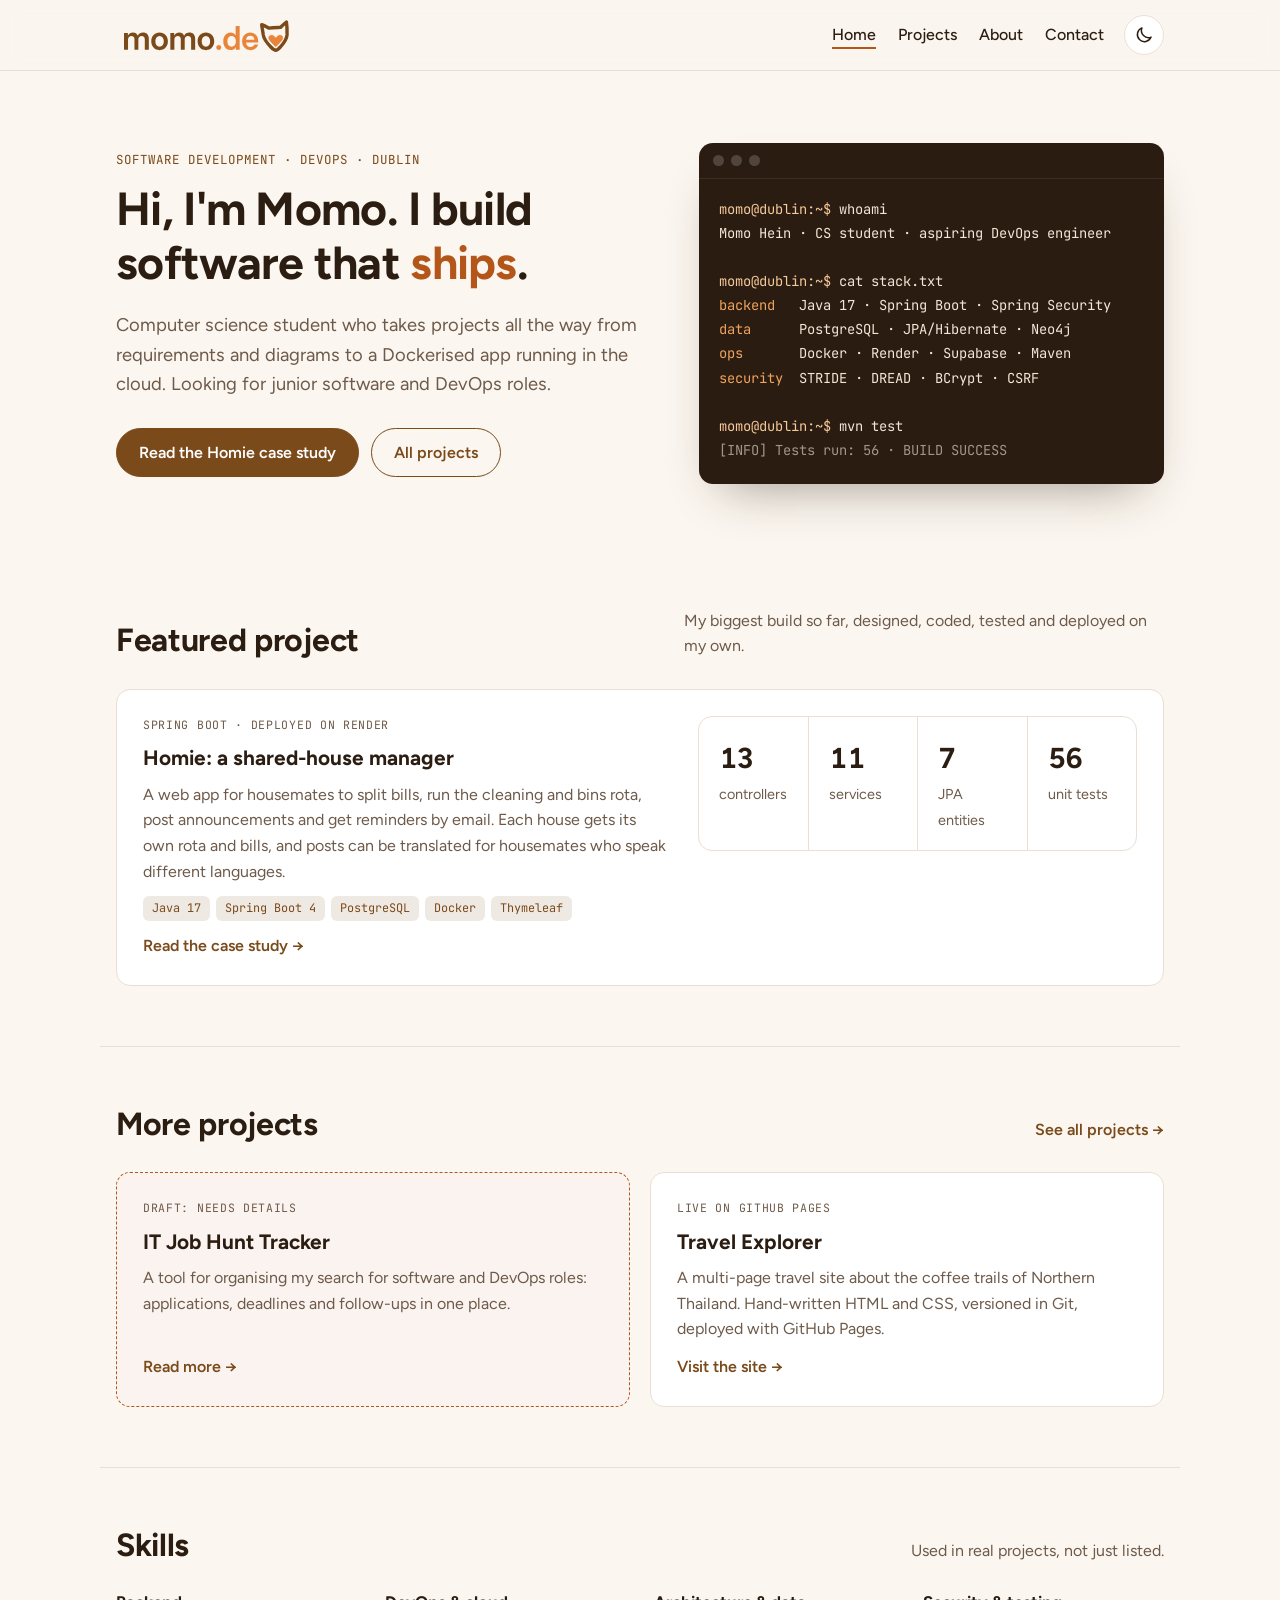
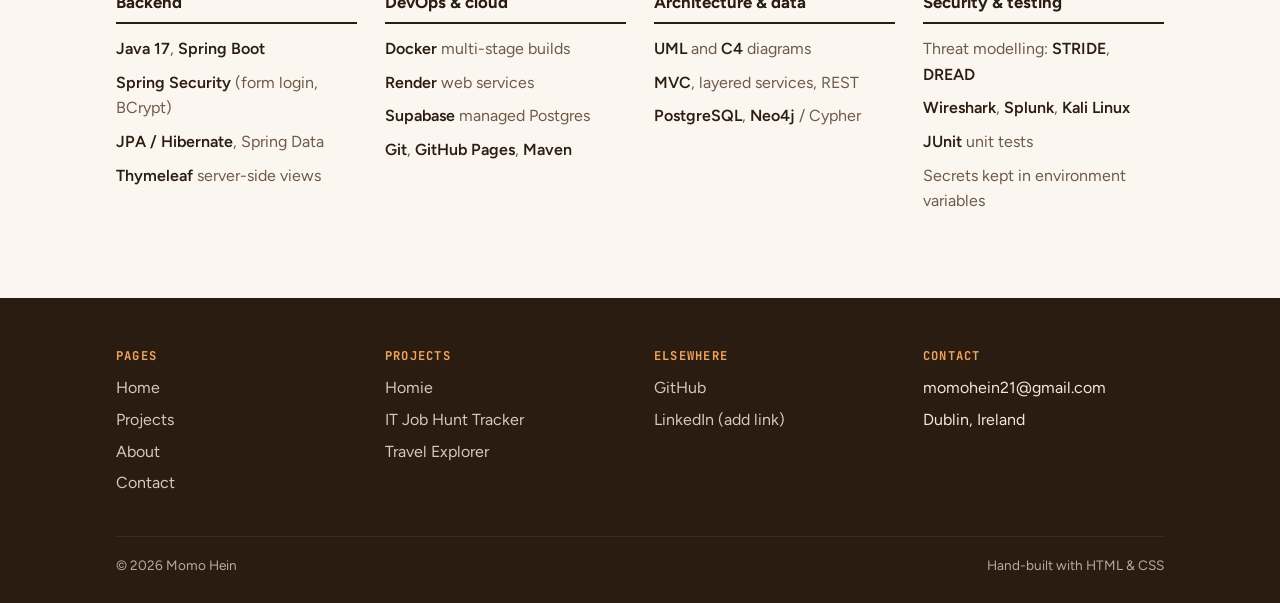
==== index.html @ e9c75811 "First version of momo.dev portfolio" ====
<!DOCTYPE html>
<html lang="en">
<head>
<meta charset="UTF-8">
<meta name="viewport" content="width=device-width, initial-scale=1.0, viewport-fit=cover">
<title>Momo Hein Portfolio</title>
<meta name="claude:viewport-fit-sides" content="cover">
<meta name="description" content="Momo Hein, computer science student in Dublin looking for junior software and DevOps roles.">
<link rel="preconnect" href="https://fonts.googleapis.com">
<link rel="preconnect" href="https://fonts.gstatic.com" crossorigin>
<link rel="stylesheet" href="https://fonts.googleapis.com/css2?family=Figtree:wght@400;500;600;700&family=JetBrains+Mono:wght@400;600&display=swap">
<link rel="icon" type="image/svg+xml" href="img/favicon.svg">
<script>
/* set theme before first paint: saved choice, otherwise the device setting */
(function () {
  var t = null;
  try { t = localStorage.getItem('theme'); } catch (e) {}
  if (t !== 'light' && t !== 'dark') t = window.matchMedia('(prefers-color-scheme: dark)').matches ? 'dark' : 'light';
  document.documentElement.setAttribute('data-theme', t);
})();
</script>
<meta name="theme-color" content="#7A4A1A">
<link rel="stylesheet" href="css/style.css">
</head>
<body>

<nav class="nav" aria-label="Main">
  <div class="wrap">
    <a class="brand" href="index.html" aria-label="momo.dev home"><svg class="brand-logo" viewBox="460 100 1152 270" role="img" aria-label="momo.dev" xmlns="http://www.w3.org/2000/svg"><path d="M511.484375 330.0H537.32421875V265.400390625C537.32421875 249.9169921875 547.2705078125 241.5087890625 558.9599609375 241.5087890625C570.4443359375 241.5087890625 578.6474609375 249.19921875 578.6474609375 260.9912109375V330.0H603.76953125V263.5546875C603.76953125 250.634765625 611.8701171875 241.5087890625 624.9951171875 241.5087890625C636.0693359375 241.5087890625 645.0927734375 247.8662109375 645.0927734375 262.2216796875V330.0H671.03515625V258.5302734375C671.03515625 233.1005859375 655.244140625 219.5654296875 634.736328125 219.5654296875C618.9453125 219.5654296875 606.025390625 227.5634765625 600.283203125 240.0732421875C595.771484375 227.666015625 583.7744140625 219.5654296875 569.111328125 219.5654296875C555.4736328125 219.5654296875 543.06640625 226.5380859375 536.50390625 240.4833984375V221.71875H511.484375Z" fill="currentColor"/><path d="M740.1998046875 332.4609375C772.089453125 332.4609375 793.62265625 309.5947265625 793.62265625 275.9619140625C793.62265625 242.3291015625 772.089453125 219.2578125 740.1998046875 219.2578125C708.31015625 219.2578125 686.776953125 242.3291015625 686.776953125 275.9619140625C686.776953125 309.5947265625 708.31015625 332.4609375 740.1998046875 332.4609375ZM740.1998046875 310.8251953125C723.4859375 310.8251953125 712.9244140625 297.59765625 712.9244140625 275.9619140625C712.9244140625 254.2236328125 723.5884765625 240.8935546875 740.1998046875 240.8935546875C756.70859375 240.8935546875 767.37265625 254.326171875 767.37265625 275.9619140625C767.37265625 297.4951171875 756.8111328125 310.8251953125 740.1998046875 310.8251953125Z" fill="currentColor"/><path d="M809.364453125 330.0H835.204296875V265.400390625C835.204296875 249.9169921875 845.1505859375 241.5087890625 856.8400390625 241.5087890625C868.3244140625 241.5087890625 876.5275390625 249.19921875 876.5275390625 260.9912109375V330.0H901.649609375V263.5546875C901.649609375 250.634765625 909.7501953125 241.5087890625 922.8751953125 241.5087890625C933.9494140625 241.5087890625 942.9728515625 247.8662109375 942.9728515625 262.2216796875V330.0H968.915234375V258.5302734375C968.915234375 233.1005859375 953.12421875 219.5654296875 932.61640625 219.5654296875C916.825390625 219.5654296875 903.90546875 227.5634765625 898.16328125 240.0732421875C893.6515625 227.666015625 881.6544921875 219.5654296875 866.99140625 219.5654296875C853.3537109375 219.5654296875 840.946484375 226.5380859375 834.383984375 240.4833984375V221.71875H809.364453125Z" fill="currentColor"/><path d="M1038.0798828124998 332.4609375C1069.9695312499998 332.4609375 1091.5027343749998 309.5947265625 1091.5027343749998 275.9619140625C1091.5027343749998 242.3291015625 1069.9695312499998 219.2578125 1038.0798828124998 219.2578125C1006.1902343749999 219.2578125 984.6570312499999 242.3291015625 984.6570312499999 275.9619140625C984.6570312499999 309.5947265625 1006.1902343749999 332.4609375 1038.0798828124998 332.4609375ZM1038.0798828124998 310.8251953125C1021.3660156249999 310.8251953125 1010.8044921874999 297.59765625 1010.8044921874999 275.9619140625C1010.8044921874999 254.2236328125 1021.4685546874999 240.8935546875 1038.0798828124998 240.8935546875C1054.5886718749998 240.8935546875 1065.2527343749998 254.326171875 1065.2527343749998 275.9619140625C1065.2527343749998 297.4951171875 1054.6912109374998 310.8251953125 1038.0798828124998 310.8251953125Z" fill="currentColor"/><path d="M1120.574609375 331.845703125C1129.39296875 331.845703125 1136.4681640625 324.7705078125 1136.4681640625 315.9521484375C1136.4681640625 307.1337890625 1129.39296875 300.05859375 1120.574609375 300.05859375C1111.75625 300.05859375 1104.6810546875 307.1337890625 1104.6810546875 315.9521484375C1104.6810546875 324.7705078125 1111.75625 331.845703125 1120.574609375 331.845703125Z" fill="var(--logo-accent)"/><path d="M1196.609375 332.1533203125C1210.759765625 332.1533203125 1222.654296875 326.0009765625 1229.421875 313.4912109375H1229.626953125V330.0H1255.056640625V177.216796875H1229.216796875V237.099609375H1229.01171875C1222.0390625 225.205078125 1210.4521484375 219.5654296875 1196.404296875 219.5654296875C1168.6162109375 219.5654296875 1149.7490234375 242.431640625 1149.7490234375 275.7568359375C1149.7490234375 309.4921875 1168.30859375 332.1533203125 1196.609375 332.1533203125ZM1202.6591796875 310.517578125C1186.6630859375 310.517578125 1175.896484375 298.212890625 1175.896484375 275.7568359375C1175.896484375 253.4033203125 1186.6630859375 240.99609375 1202.6591796875 240.99609375C1219.578125 240.99609375 1230.65234375 254.736328125 1230.65234375 275.7568359375C1230.65234375 296.8798828125 1219.578125 310.517578125 1202.6591796875 310.517578125Z" fill="var(--logo-accent)"/><path d="M1323.70859375 332.4609375C1349.0357421875 332.4609375 1369.1333984375 317.7978515625 1373.2349609375 296.572265625H1349.0357421875C1346.062109375 305.80078125 1337.3462890625 312.0556640625 1324.323828125 312.0556640625C1306.8921875 312.0556640625 1296.843359375 300.263671875 1296.228125 282.626953125H1374.56796875V275.5517578125C1374.56796875 242.3291015625 1353.855078125 219.2578125 1322.683203125 219.2578125C1292.331640625 219.2578125 1270.9009765625 243.046875 1270.9009765625 275.9619140625C1270.9009765625 308.7744140625 1291.2037109375 332.4609375 1323.70859375 332.4609375ZM1296.433203125 264.78515625C1298.1763671875 249.3017578125 1308.12265625 239.765625 1323.093359375 239.765625C1338.0640625 239.765625 1348.112890625 249.3017578125 1349.753515625 264.78515625Z" fill="var(--logo-accent)"/><g transform="translate(1341.18,122.55) scale(0.4965)" fill="none" stroke-linejoin="round" stroke-linecap="round"><path d="M112,92 C150,105 180,125 205,138 C260,130 310,130 355,128 C385,100 410,75 432,58 C440,110 442,170 440,225 C436,280 402,328 355,380 C330,408 310,424 294,424 C276,424 254,406 230,382 C182,332 140,285 132,225 C126,170 114,130 112,92 Z" stroke="currentColor" stroke-width="44"/><path transform="translate(294,285) scale(1.5) translate(-298,-342)" d="M298,336 C290,300 240,294 238,326 C237,342 252,358 298,404 C344,358 359,342 358,326 C356,294 306,300 298,336 Z" fill="var(--logo-accent)" stroke="var(--logo-accent)" stroke-width="6"/></g></svg></a>
    <ul>
      <li><a href="index.html" aria-current="page">Home</a></li>
      <li><a href="pages/projects.html">Projects</a></li>
      <li><a href="pages/about.html">About</a></li>
      <li><a href="pages/contact.html">Contact</a></li>
    </ul>
    <button class="theme-toggle" type="button" aria-label="Switch to dark mode" title="Switch theme">
      <svg class="i-moon" viewBox="0 0 24 24" aria-hidden="true"><path d="M20.5 14.5A8.5 8.5 0 0 1 9.5 3.5a8.5 8.5 0 1 0 11 11Z"/></svg>
      <svg class="i-sun" viewBox="0 0 24 24" aria-hidden="true"><circle cx="12" cy="12" r="4.2"/><path d="M12 2.5v2.2M12 19.3v2.2M2.5 12h2.2M19.3 12h2.2M5.3 5.3l1.6 1.6M17.1 17.1l1.6 1.6M5.3 18.7l1.6-1.6M17.1 6.9l1.6-1.6"/></svg>
    </button>
  </div>
</nav>

<header class="hero">
  <div class="wrap">
    <div>
      <p class="eyebrow">Software development · DevOps · Dublin</p>
      <h1>Hi, I'm Momo. I build software that <em>ships</em>.</h1>
      <p class="lede">Computer science student who takes projects all the way from requirements and diagrams to a Dockerised app running in the cloud. Looking for junior software and DevOps roles.</p>
      <div class="actions">
        <a class="btn primary" href="pages/homie.html">Read the Homie case study</a>
        <a class="btn ghost" href="pages/projects.html">All projects</a>
      </div>
    </div>
    <div class="terminal" aria-label="Terminal summary">
      <div class="bar"><i></i><i></i><i></i></div>
<pre><span class="p">momo@dublin:~$</span> whoami
Momo Hein · CS student · aspiring DevOps engineer

<span class="p">momo@dublin:~$</span> cat stack.txt
<span class="k">backend</span>   Java 17 · Spring Boot · Spring Security
<span class="k">data</span>      PostgreSQL · JPA/Hibernate · Neo4j
<span class="k">ops</span>       Docker · Render · Supabase · Maven
<span class="k">security</span>  STRIDE · DREAD · BCrypt · CSRF

<span class="p">momo@dublin:~$</span> mvn test
<span class="c">[INFO] Tests run: 56 · BUILD SUCCESS</span></pre>
    </div>
  </div>
</header>

<main>
  <section class="block">
    <div class="wrap">
      <div class="sec-head">
        <h2>Featured project</h2>
        <p>My biggest build so far, designed, coded, tested and deployed on my own.</p>
      </div>
      <div class="grid">
        <article class="card feature">
          <div class="body">
            <p class="status">Spring Boot · Deployed on Render</p>
            <h3>Homie: a shared-house manager</h3>
            <p>A web app for housemates to split bills, run the cleaning and bins rota, post announcements and get reminders by email. Each house gets its own rota and bills, and posts can be translated for housemates who speak different languages.</p>
            <div class="tags"><span class="tag">Java 17</span><span class="tag">Spring Boot 4</span><span class="tag">PostgreSQL</span><span class="tag">Docker</span><span class="tag">Thymeleaf</span></div>
            <a class="more" href="pages/homie.html">Read the case study →</a>
          </div>
          <div class="stats" aria-label="Homie in numbers">
            <div><b>13</b><span>controllers</span></div>
            <div><b>11</b><span>services</span></div>
            <div><b>7</b><span>JPA entities</span></div>
            <div><b>56</b><span>unit tests</span></div>
          </div>
        </article>
      </div>
    </div>
  </section>

  <section class="block">
    <div class="wrap">
      <div class="sec-head">
        <h2>More projects</h2>
        <a class="more" href="pages/projects.html">See all projects →</a>
      </div>
      <div class="grid two">
        <article class="card todo">
          <p class="status">Draft: needs details</p>
          <h3>IT Job Hunt Tracker</h3>
          <p>A tool for organising my search for software and DevOps roles: applications, deadlines and follow-ups in one place.</p>
          <a class="more" href="pages/projects.html">Read more →</a>
        </article>
        <article class="card">
          <p class="status">Live on GitHub Pages</p>
          <h3>Travel Explorer</h3>
          <p>A multi-page travel site about the coffee trails of Northern Thailand. Hand-written HTML and CSS, versioned in Git, deployed with GitHub Pages.</p>
          <a class="more" href="https://momohein.github.io/Week9-Github-Demo/" target="_blank" rel="noopener">Visit the site →</a>
        </article>
      </div>
    </div>
  </section>

  <section class="block">
    <div class="wrap">
      <div class="sec-head">
        <h2>Skills</h2>
        <p>Used in real projects, not just listed.</p>
      </div>
      <div class="skills">
        <div>
          <h3>Backend</h3>
          <ul>
            <li><b>Java 17</b>, <b>Spring Boot</b></li>
            <li><b>Spring Security</b> (form login, BCrypt)</li>
            <li><b>JPA / Hibernate</b>, Spring Data</li>
            <li><b>Thymeleaf</b> server-side views</li>
          </ul>
        </div>
        <div>
          <h3>DevOps &amp; cloud</h3>
          <ul>
            <li><b>Docker</b> multi-stage builds</li>
            <li><b>Render</b> web services</li>
            <li><b>Supabase</b> managed Postgres</li>
            <li><b>Git</b>, <b>GitHub Pages</b>, <b>Maven</b></li>
          </ul>
        </div>
        <div>
          <h3>Architecture &amp; data</h3>
          <ul>
            <li><b>UML</b> and <b>C4</b> diagrams</li>
            <li><b>MVC</b>, layered services, REST</li>
            <li><b>PostgreSQL</b>, <b>Neo4j</b> / Cypher</li>
          </ul>
        </div>
        <div>
          <h3>Security &amp; testing</h3>
          <ul>
            <li>Threat modelling: <b>STRIDE</b>, <b>DREAD</b></li>
            <li><b>Wireshark</b>, <b>Splunk</b>, <b>Kali Linux</b></li>
            <li><b>JUnit</b> unit tests</li>
            <li>Secrets kept in environment variables</li>
          </ul>
        </div>
      </div>
    </div>
  </section>
</main>

<footer>
  <div class="wrap">
    <div class="fcols">
      <div>
        <h4>Pages</h4>
        <ul><li><a href="index.html">Home</a></li><li><a href="pages/projects.html">Projects</a></li><li><a href="pages/about.html">About</a></li><li><a href="pages/contact.html">Contact</a></li></ul>
      </div>
      <div>
        <h4>Projects</h4>
        <ul><li><a href="pages/homie.html">Homie</a></li><li><a href="pages/projects.html">IT Job Hunt Tracker</a></li><li><a href="https://momohein.github.io/Week9-Github-Demo/" target="_blank" rel="noopener">Travel Explorer</a></li></ul>
      </div>
      <div>
        <h4>Elsewhere</h4>
        <ul><li><a href="https://github.com/momohein" target="_blank" rel="noopener">GitHub</a></li><li><a href="pages/contact.html">LinkedIn (add link)</a></li></ul>
      </div>
      <div>
        <h4>Contact</h4>
        <ul><li>momohein21@gmail.com</li><li>Dublin, Ireland</li></ul>
      </div>
    </div>
    <div class="legal"><span>© 2026 Momo Hein</span><span>Hand-built with HTML &amp; CSS</span></div>
  </div>
</footer>

<script src="js/main.js"></script>
</body>
</html>
---- css/style.css ----
/* Momo Hein portfolio — shared stylesheet
   Layout: Travel Explorer skeleton (nav → hero → card sections → 4-col footer), spread over pages/ */
:root {
  --bg: #fbf6ef;
  --surface: #ffffff;
  --ink: #2b1d12;
  --muted: #6e5a4a;
  --line: #eadfd2;
  --accent: #7a4a1a;
  --accent-ink: #ffffff;
  --sun: #b4561a;
  --logo-ink: #7a4a1a;
  --logo-accent: #e8853a;
  --term-bg: #2a1c11;
  --term-panel: var(--term-bg);
  --term-fg: #f3e6d6;
  --term-key: #f0a35e;
  --term-prompt: #f7c99a;
  --font-display: "Figtree", system-ui, -apple-system, "Segoe UI", sans-serif;
  --font-body: "Figtree", system-ui, -apple-system, sans-serif;
  --font-mono: "JetBrains Mono", ui-monospace, "SFMono-Regular", Menlo, monospace;
  --gutter-l: max(16px, env(safe-area-inset-left, 0px));
  --gutter-r: max(16px, env(safe-area-inset-right, 0px));
}
@media (prefers-color-scheme: dark) {
  :root:not([data-theme="light"]) {
    --bg: #17110c; --surface: #221912; --ink: #f3e9dd; --muted: #bba897; --line: #3a2c20;
    --accent: #efa86a; --accent-ink: #1a120b; --sun: #f3b57e; --logo-ink: var(--term-prompt); --logo-accent: #e8853a;
    --term-bg: #0f0a06; --term-fg: #f3e6d6; --term-panel: color-mix(in srgb, var(--sun) 7%, var(--surface));
    color-scheme: dark;
  }
}
:root[data-theme="dark"] {
  --bg: #17110c; --surface: #221912; --ink: #f3e9dd; --muted: #bba897; --line: #3a2c20;
  --accent: #efa86a; --accent-ink: #1a120b; --sun: #f3b57e; --logo-ink: var(--term-prompt); --logo-accent: #e8853a;
  --term-bg: #0f0a06; --term-fg: #f3e6d6; --term-panel: color-mix(in srgb, var(--sun) 7%, var(--surface));
  color-scheme: dark;
}

* { box-sizing: border-box; }
html { scroll-behavior: smooth; }
body { margin: 0; background: var(--bg); color: var(--ink); font-family: var(--font-body); font-size: 1rem; line-height: 1.6; }
h1, h2, h3, h4 { font-family: var(--font-display); line-height: 1.12; text-wrap: balance; margin: 0; }
p { margin: 0; }
a { color: var(--accent); }
a:focus-visible, button:focus-visible { outline: 2px solid var(--sun); outline-offset: 3px; border-radius: 4px; }
code { font-family: var(--font-mono); font-size: .88em; background: color-mix(in srgb, var(--accent) 10%, transparent); padding: 1px 6px; border-radius: 5px; overflow-wrap: anywhere; }

.wrap { max-width: 1080px; margin: 0 auto; padding-left: var(--gutter-l); padding-right: var(--gutter-r); }
.narrow { max-width: 760px; }

/* ---------- Nav ---------- */
.nav { position: sticky; top: env(safe-area-inset-top, 0px); z-index: 10; background: color-mix(in srgb, var(--bg) 90%, transparent); backdrop-filter: blur(8px); border-bottom: 1px solid var(--line); }
.nav .wrap { display: flex; align-items: center; justify-content: space-between; gap: 12px 20px; padding-block: 14px; flex-wrap: wrap; }
.brand { font-family: var(--font-display); font-weight: 800; font-size: 1.25rem; color: var(--ink); text-decoration: none; letter-spacing: -0.01em; }
.brand { order: 0; display: inline-flex; align-items: center; color: var(--logo-ink); line-height: 0; }
.brand-logo { height: 42px; width: auto; display: block; }
@media (max-width: 480px) { .brand-logo { height: 34px; } }
.nav ul { order: 2; list-style: none; display: flex; flex-wrap: wrap; gap: 6px 22px; margin: 0; padding: 0; }
.nav ul a { color: var(--ink); text-decoration: none; font-weight: 500; padding-bottom: 3px; border-bottom: 2px solid transparent; }
.nav ul a:hover { color: var(--accent); }
.nav ul a[aria-current="page"] { border-bottom-color: var(--sun); }

/* Theme switch */
.nav ul { margin-left: auto; }
.theme-toggle { order: 3; display: inline-grid; place-items: center; width: 40px; height: 40px; border-radius: 999px; border: 1px solid var(--line); background: var(--surface); color: var(--ink); cursor: pointer; padding: 0; transition: border-color .15s ease, color .15s ease; }
.theme-toggle:hover { border-color: var(--accent); color: var(--accent); }
.theme-toggle svg { width: 20px; height: 20px; fill: none; stroke: currentColor; stroke-width: 1.8; stroke-linecap: round; stroke-linejoin: round; }
.theme-toggle .i-sun { display: none; }
:root[data-theme="dark"] .theme-toggle .i-sun { display: block; }
:root[data-theme="dark"] .theme-toggle .i-moon { display: none; }
@media (max-width: 600px) {
  .theme-toggle { order: 1; margin-left: auto; }
  .nav ul { order: 3; width: 100%; }
}

/* ---------- Buttons ---------- */
.actions { display: flex; flex-wrap: wrap; gap: 12px; margin-top: 28px; }
.btn { display: inline-block; padding: 11px 22px; border-radius: 999px; font-weight: 600; text-decoration: none; border: 1.5px solid var(--accent); transition: transform .15s ease; }
.btn.primary { background: var(--accent); color: var(--accent-ink); }
.btn.ghost { color: var(--accent); }
.btn:hover { transform: translateY(-2px); }

/* ---------- Hero ---------- */
.eyebrow { font-family: var(--font-mono); font-size: 0.78rem; letter-spacing: 0.08em; text-transform: uppercase; color: var(--accent); }
.hero .wrap { display: grid; grid-template-columns: 1.15fr 1fr; gap: 48px; align-items: center; padding-block: 72px 64px; }
.hero .wrap > * { min-width: 0; }
.hero h1 { font-size: clamp(2rem, 4.2vw, 2.9rem); font-weight: 700; letter-spacing: -0.015em; line-height: 1.18; margin-top: 12px; }
.hero h1 em { font-style: normal; color: var(--sun); }
.lede { font-size: 1.15rem; color: var(--muted); max-width: 54ch; margin-top: 20px; }

.page-head .wrap { padding-block: 56px 36px; }
.page-head h1 { font-size: clamp(1.9rem, 4vw, 2.6rem); font-weight: 700; letter-spacing: -0.015em; margin-top: 10px; }
.crumbs { font-size: .9rem; color: var(--muted); }
.crumbs a { color: var(--muted); }

/* ---------- Terminal ---------- */
.terminal { background: var(--term-panel); color: var(--term-fg); border-radius: 14px; font-family: var(--font-mono); font-size: 0.86rem; line-height: 1.75; overflow: hidden; box-shadow: 0 24px 48px -24px rgba(43, 29, 18, .45); }
.terminal .bar { display: flex; gap: 7px; padding: 12px 14px; border-bottom: 1px solid rgba(255,255,255,.08); }
.terminal .bar i { width: 11px; height: 11px; border-radius: 50%; background: rgba(255,255,255,.18); }
.terminal pre { margin: 0; padding: 18px 20px 22px; white-space: pre-wrap; overflow-x: auto; font-family: inherit; }
.terminal .p { color: var(--term-prompt); }
.terminal .k { color: var(--term-key); }
.terminal .c { opacity: .6; }

/* ---------- Sections ---------- */
section.block .wrap { padding-block: 60px; }
section.block + section.block .wrap { border-top: 1px solid var(--line); }
.sec-head { display: flex; flex-wrap: wrap; justify-content: space-between; align-items: end; gap: 12px 24px; margin-bottom: 30px; }
.sec-head h2 { font-size: clamp(1.6rem, 3.2vw, 2rem); font-weight: 700; letter-spacing: -0.01em; }
.sec-head p { color: var(--muted); max-width: 48ch; }

.grid { display: grid; gap: 20px; grid-template-columns: repeat(3, minmax(0, 1fr)); }
.grid.two { grid-template-columns: repeat(2, minmax(0, 1fr)); }
.card { background: var(--surface); border: 1px solid var(--line); border-radius: 14px; padding: 26px; display: flex; flex-direction: column; gap: 12px; min-width: 0; }
.card h3 { font-size: 1.3rem; font-weight: 700; }
.card p { color: var(--muted); }
.card.feature { grid-column: 1 / -1; display: grid; grid-template-columns: 1.2fr 1fr; gap: 28px; align-items: start; }
.card.feature > * { min-width: 0; }
.card.feature .body { display: flex; flex-direction: column; gap: 12px; }
.status { font-family: var(--font-mono); font-size: 0.72rem; letter-spacing: .06em; text-transform: uppercase; color: var(--sun); }
.tags { display: flex; flex-wrap: wrap; gap: 6px; }
.tag { font-family: var(--font-mono); font-size: 0.74rem; padding: 3px 9px; border-radius: 6px; background: color-mix(in srgb, var(--accent) 12%, transparent); color: var(--accent); }
.more { font-weight: 600; text-decoration: none; margin-top: auto; }
.more:hover { text-decoration: underline; }
.todo { border: 1px dashed var(--sun); background: color-mix(in srgb, var(--sun) 7%, var(--surface)); }

/* Stats strip */
.stats { display: grid; grid-template-columns: repeat(4, minmax(0, 1fr)); border: 1px solid var(--line); border-radius: 14px; background: var(--surface); overflow: hidden; }
.stats div { padding: 18px 20px; border-left: 1px solid var(--line); }
.stats div:first-child { border-left: 0; }
.stats b { display: block; font-family: var(--font-display); font-size: 1.8rem; font-weight: 700; letter-spacing: -0.02em; font-variant-numeric: tabular-nums; }
.stats span { color: var(--muted); font-size: .9rem; }

/* Skills */
.skills { display: grid; grid-template-columns: repeat(4, minmax(0, 1fr)); gap: 28px; }
.skills h3 { font-size: 1.05rem; font-weight: 700; padding-bottom: 10px; border-bottom: 2px solid var(--ink); }
.skills ul { list-style: none; margin: 12px 0 0; padding: 0; display: grid; gap: 8px; }
.skills li { color: var(--muted); }
.skills li b { color: var(--ink); font-weight: 600; }

/* Prose (case study) */
.case { display: grid; grid-template-columns: 200px minmax(0, 1fr); gap: 48px; padding-block: 24px 64px; }
.toc { position: sticky; top: calc(env(safe-area-inset-top, 0px) + 84px); align-self: start; display: grid; gap: 8px; font-size: .92rem; }
.toc b { font-family: var(--font-mono); font-size: .72rem; letter-spacing: .08em; text-transform: uppercase; color: var(--muted); }
.toc a { color: var(--muted); text-decoration: none; }
.toc a:hover { color: var(--accent); }
.prose { display: grid; gap: 56px; min-width: 0; }
.prose section { display: grid; gap: 16px; scroll-margin-top: 90px; }
.prose h2 { font-size: 1.6rem; font-weight: 700; letter-spacing: -0.015em; }
.prose h3 { font-size: 1.15rem; font-weight: 700; }
.prose p, .prose li { max-width: 68ch; }
.prose p { color: var(--ink); }
.prose ul { margin: 0; padding-left: 1.2em; display: grid; gap: 6px; }
.prose .muted { color: var(--muted); }

.features { display: grid; grid-template-columns: repeat(2, minmax(0, 1fr)); gap: 14px; }
.features div { background: var(--surface); border: 1px solid var(--line); border-radius: 12px; padding: 18px; }
.features h3 { margin-bottom: 6px; }
.features p { color: var(--muted); font-size: .95rem; }

/* Architecture diagram (HTML, responsive) */
.arch { display: grid; grid-template-columns: minmax(0, 1fr) 210px; gap: 16px; }
.layers { display: grid; gap: 8px; }
.layer { border: 1px solid var(--line); background: var(--surface); border-radius: 10px; padding: 12px 14px; display: grid; grid-template-columns: 120px minmax(0, 1fr); gap: 12px; align-items: center; position: relative; }
.layer + .layer::before { content: "↓"; position: absolute; top: -15px; left: 50px; font-size: .8rem; color: var(--muted); }
.layer h4 { font-family: var(--font-mono); font-size: .75rem; letter-spacing: .06em; text-transform: uppercase; color: var(--accent); }
.chips { display: flex; flex-wrap: wrap; gap: 5px; }
.chip { font-family: var(--font-mono); font-size: .72rem; padding: 2px 7px; border: 1px solid var(--line); border-radius: 5px; color: var(--muted); }
.layer.db { background: var(--term-bg); color: var(--term-fg); border-color: var(--term-bg); }
.layer.db h4 { color: var(--term-key); }
.layer.db .chip { color: var(--term-fg); border-color: rgba(255,255,255,.2); }
.ext { border: 1.5px dashed var(--line); border-radius: 10px; padding: 14px; display: grid; gap: 10px; align-content: start; }
.ext h4 { font-family: var(--font-mono); font-size: .75rem; letter-spacing: .06em; text-transform: uppercase; color: var(--sun); }
.ext div { font-size: .9rem; }
.ext div b { display: block; }
.ext div span { color: var(--muted); font-size: .82rem; }

.callout { border-left: 3px solid var(--sun); background: var(--surface); border-radius: 0 12px 12px 0; padding: 18px 20px; display: grid; gap: 10px; }
.callout pre { margin: 0; font-family: var(--font-mono); font-size: .8rem; white-space: pre-wrap; overflow-x: auto; color: var(--muted); }

.table-wrap { overflow-x: auto; border: 1px solid var(--line); border-radius: 12px; background: var(--surface); }
table { border-collapse: collapse; width: 100%; font-size: .92rem; }
th, td { text-align: left; padding: 10px 14px; border-bottom: 1px solid var(--line); vertical-align: top; }
th { font-family: var(--font-mono); font-size: .72rem; letter-spacing: .06em; text-transform: uppercase; color: var(--muted); font-weight: 600; }
tr:last-child td { border-bottom: 0; }
td.num { font-variant-numeric: tabular-nums; text-align: right; }

/* Timeline (about) */
.timeline { list-style: none; margin: 0; padding: 0; display: grid; gap: 0; border-left: 2px solid var(--line); }
.timeline li { position: relative; padding: 0 0 26px 24px; }
.timeline li::before { content: ""; position: absolute; left: -7px; top: 6px; width: 12px; height: 12px; border-radius: 50%; background: var(--bg); border: 2px solid var(--accent); }
.timeline .when { font-family: var(--font-mono); font-size: .75rem; color: var(--sun); letter-spacing: .05em; text-transform: uppercase; }
.timeline h3 { font-size: 1.1rem; margin: 2px 0 4px; }
.timeline p { color: var(--muted); }

/* Contact */
.contact-grid { display: grid; grid-template-columns: repeat(3, minmax(0, 1fr)); gap: 20px; }
.copy-row { display: flex; align-items: center; gap: 10px; flex-wrap: wrap; }
.copy-btn { font: inherit; font-family: var(--font-mono); font-size: 0.74rem; background: transparent; color: inherit; border: 1px solid currentColor; border-radius: 6px; padding: 3px 9px; cursor: pointer; opacity: .8; }
.copy-btn:hover { opacity: 1; }
.big-link { font-family: var(--font-display); font-size: 1.15rem; font-weight: 700; overflow-wrap: anywhere; }

/* ---------- Footer ---------- */
footer { background: var(--term-bg); color: var(--term-fg); margin-top: 24px; }
footer .wrap { padding-block: 52px 26px; }
.fcols { display: grid; grid-template-columns: repeat(4, minmax(0, 1fr)); gap: 28px; }
footer h4 { font-family: var(--font-mono); font-size: 0.76rem; letter-spacing: .1em; text-transform: uppercase; color: var(--term-key); margin: 0 0 12px; }
footer ul { list-style: none; margin: 0; padding: 0; display: grid; gap: 6px; }
footer a { color: var(--term-fg); text-decoration: none; opacity: .85; }
footer a:hover { opacity: 1; text-decoration: underline; }
.legal { margin-top: 40px; padding-top: 18px; border-top: 1px solid rgba(255,255,255,.1); font-size: .85rem; opacity: .7; display: flex; justify-content: space-between; flex-wrap: wrap; gap: 12px; }

/* ---------- Responsive ---------- */
@media (max-width: 900px) {
  .hero .wrap, .card.feature, .arch { grid-template-columns: 1fr; }
  .grid, .grid.two, .contact-grid { grid-template-columns: 1fr; }
  .skills, .fcols { grid-template-columns: repeat(2, minmax(0, 1fr)); }
  .stats { grid-template-columns: repeat(2, minmax(0, 1fr)); }
  .stats div:nth-child(3) { border-left: 0; }
  .stats div:nth-child(n+3) { border-top: 1px solid var(--line); }
  .case { grid-template-columns: 1fr; gap: 24px; }
  .toc { position: static; grid-auto-flow: column; justify-content: start; overflow-x: auto; gap: 16px; padding-bottom: 6px; }
  .features { grid-template-columns: 1fr; }
}
@media (max-width: 480px) {
  .skills, .fcols { grid-template-columns: 1fr; }
  .hero .wrap { padding-block: 44px; }
  .layer { grid-template-columns: 1fr; gap: 6px; }
}
@media (prefers-reduced-motion: reduce) {
  html { scroll-behavior: auto; }
  .btn { transition: none; }
  .btn:hover { transform: none; }
}
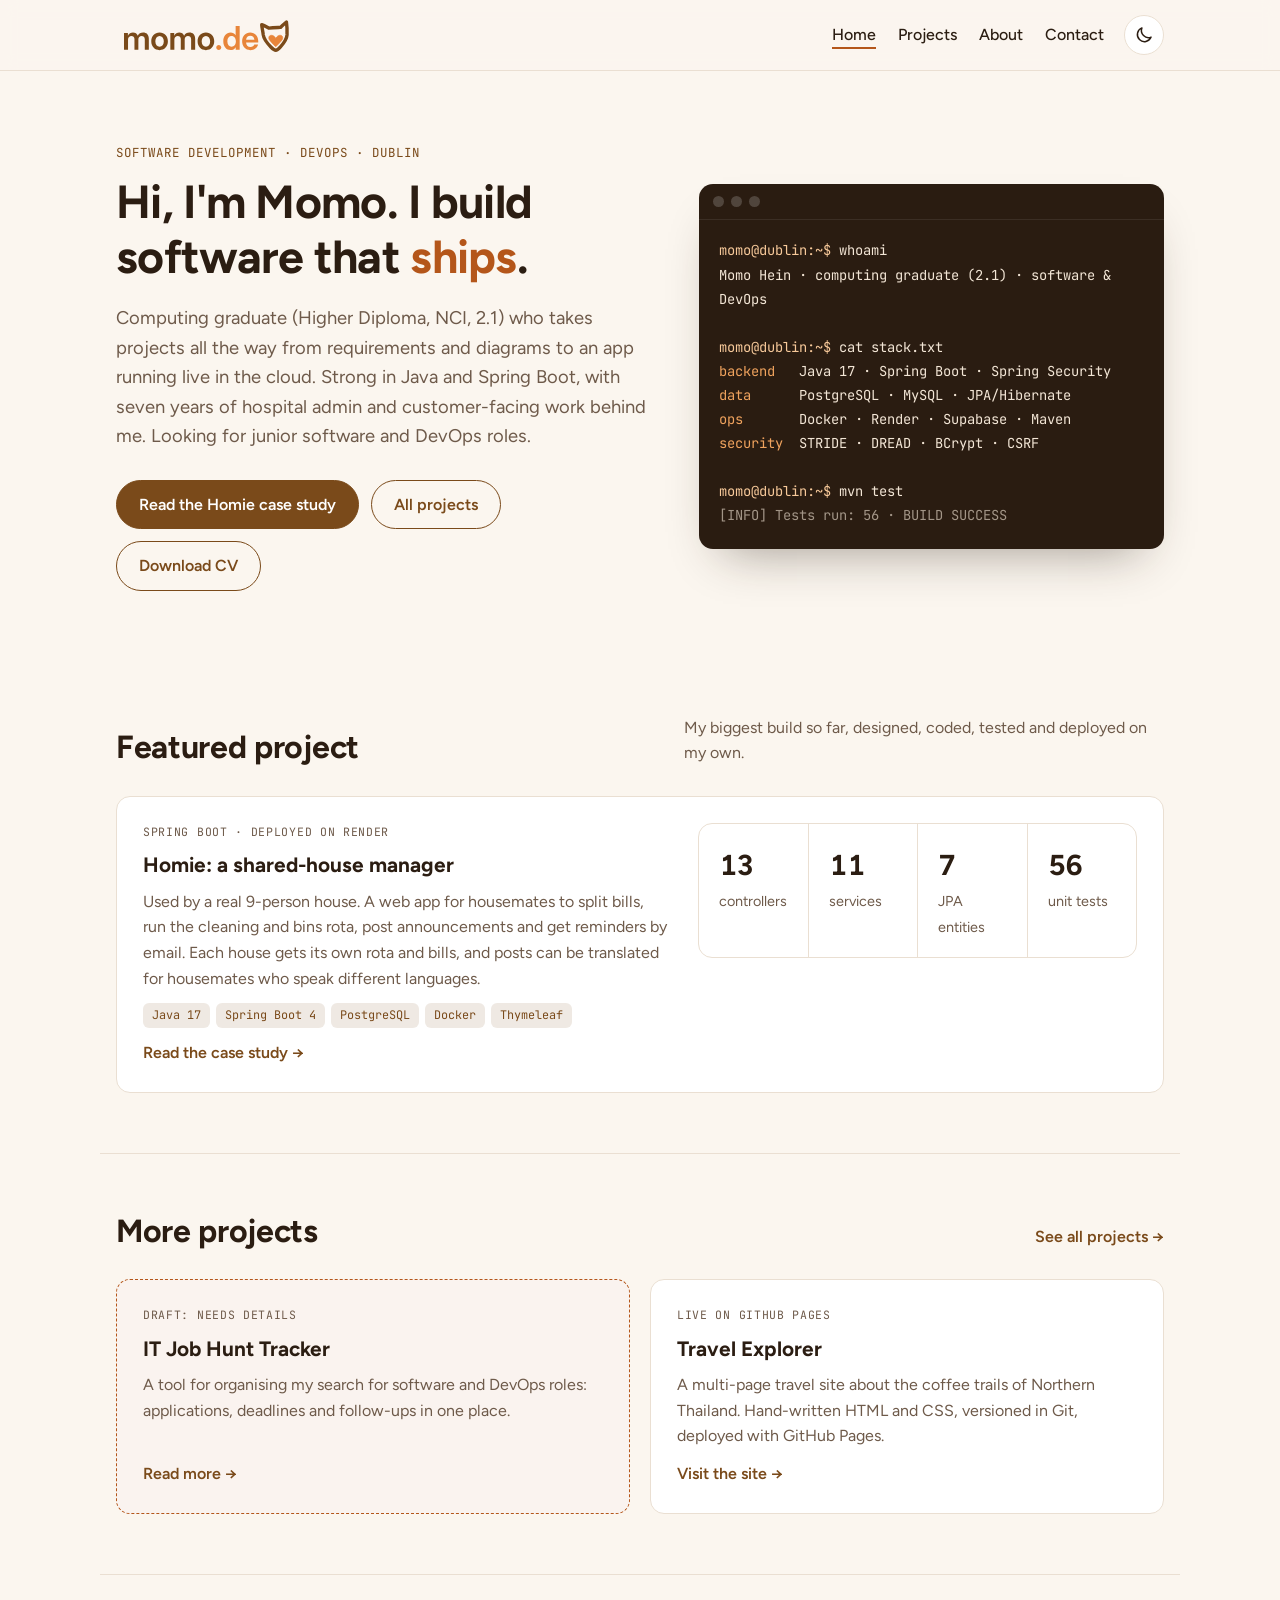
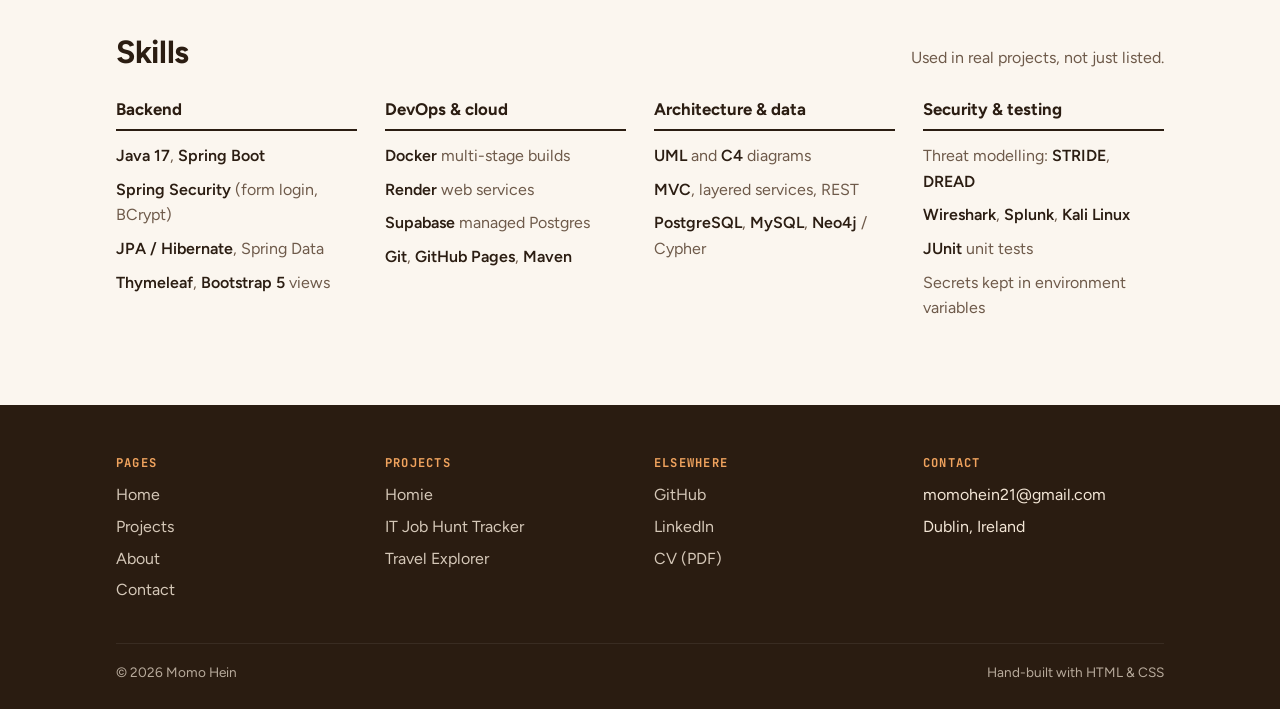
==== commit 9bf80c3b: "Update portfolio pages and add CV" ====
--- a/index.html
+++ b/index.html
@@ -5,7 +5,7 @@
 <meta name="viewport" content="width=device-width, initial-scale=1.0, viewport-fit=cover">
 <title>Momo Hein Portfolio</title>
 <meta name="claude:viewport-fit-sides" content="cover">
-<meta name="description" content="Momo Hein, computer science student in Dublin looking for junior software and DevOps roles.">
+<meta name="description" content="Nang Mo Mo Hein (Momo), computing graduate and Java / Spring Boot developer in Dublin, looking for junior software and DevOps roles.">
 <link rel="preconnect" href="https://fonts.googleapis.com">
 <link rel="preconnect" href="https://fonts.gstatic.com" crossorigin>
 <link rel="stylesheet" href="https://fonts.googleapis.com/css2?family=Figtree:wght@400;500;600;700&family=JetBrains+Mono:wght@400;600&display=swap">
@@ -45,20 +45,21 @@
     <div>
       <p class="eyebrow">Software development · DevOps · Dublin</p>
       <h1>Hi, I'm Momo. I build software that <em>ships</em>.</h1>
-      <p class="lede">Computer science student who takes projects all the way from requirements and diagrams to a Dockerised app running in the cloud. Looking for junior software and DevOps roles.</p>
+      <p class="lede">Computing graduate (Higher Diploma, NCI, 2.1) who takes projects all the way from requirements and diagrams to an app running live in the cloud. Strong in Java and Spring Boot, with seven years of hospital admin and customer-facing work behind me. Looking for junior software and DevOps roles.</p>
       <div class="actions">
         <a class="btn primary" href="pages/homie.html">Read the Homie case study</a>
         <a class="btn ghost" href="pages/projects.html">All projects</a>
+        <a class="btn ghost" href="cv/Nang-Mo-Mo-Hein-CV.pdf" target="_blank" rel="noopener">Download CV</a>
       </div>
     </div>
     <div class="terminal" aria-label="Terminal summary">
       <div class="bar"><i></i><i></i><i></i></div>
 <pre><span class="p">momo@dublin:~$</span> whoami
-Momo Hein · CS student · aspiring DevOps engineer
+Momo Hein · computing graduate (2.1) · software &amp; DevOps
 
 <span class="p">momo@dublin:~$</span> cat stack.txt
 <span class="k">backend</span>   Java 17 · Spring Boot · Spring Security
-<span class="k">data</span>      PostgreSQL · JPA/Hibernate · Neo4j
+<span class="k">data</span>      PostgreSQL · MySQL · JPA/Hibernate
 <span class="k">ops</span>       Docker · Render · Supabase · Maven
 <span class="k">security</span>  STRIDE · DREAD · BCrypt · CSRF
 
@@ -80,7 +81,7 @@
           <div class="body">
             <p class="status">Spring Boot · Deployed on Render</p>
             <h3>Homie: a shared-house manager</h3>
-            <p>A web app for housemates to split bills, run the cleaning and bins rota, post announcements and get reminders by email. Each house gets its own rota and bills, and posts can be translated for housemates who speak different languages.</p>
+            <p>Used by a real 9-person house. A web app for housemates to split bills, run the cleaning and bins rota, post announcements and get reminders by email. Each house gets its own rota and bills, and posts can be translated for housemates who speak different languages.</p>
             <div class="tags"><span class="tag">Java 17</span><span class="tag">Spring Boot 4</span><span class="tag">PostgreSQL</span><span class="tag">Docker</span><span class="tag">Thymeleaf</span></div>
             <a class="more" href="pages/homie.html">Read the case study →</a>
           </div>
@@ -131,7 +132,7 @@
             <li><b>Java 17</b>, <b>Spring Boot</b></li>
             <li><b>Spring Security</b> (form login, BCrypt)</li>
             <li><b>JPA / Hibernate</b>, Spring Data</li>
-            <li><b>Thymeleaf</b> server-side views</li>
+            <li><b>Thymeleaf</b>, <b>Bootstrap 5</b> views</li>
           </ul>
         </div>
         <div>
@@ -148,7 +149,7 @@
           <ul>
             <li><b>UML</b> and <b>C4</b> diagrams</li>
             <li><b>MVC</b>, layered services, REST</li>
-            <li><b>PostgreSQL</b>, <b>Neo4j</b> / Cypher</li>
+            <li><b>PostgreSQL</b>, <b>MySQL</b>, <b>Neo4j</b> / Cypher</li>
           </ul>
         </div>
         <div>
@@ -178,7 +179,7 @@
       </div>
       <div>
         <h4>Elsewhere</h4>
-        <ul><li><a href="https://github.com/momohein" target="_blank" rel="noopener">GitHub</a></li><li><a href="pages/contact.html">LinkedIn (add link)</a></li></ul>
+        <ul><li><a href="https://github.com/momohein" target="_blank" rel="noopener">GitHub</a></li><li><a href="https://www.linkedin.com/in/nang-mo-mo-hein-64a427143/" target="_blank" rel="noopener">LinkedIn</a></li><li><a href="cv/Nang-Mo-Mo-Hein-CV.pdf" target="_blank" rel="noopener">CV (PDF)</a></li></ul>
       </div>
       <div>
         <h4>Contact</h4>
--- a/css/style.css
+++ b/css/style.css
@@ -195,7 +195,7 @@
 .timeline p { color: var(--muted); }
 
 /* Contact */
-.contact-grid { display: grid; grid-template-columns: repeat(3, minmax(0, 1fr)); gap: 20px; }
+.contact-grid { display: grid; grid-template-columns: repeat(2, minmax(0, 1fr)); gap: 20px; }
 .copy-row { display: flex; align-items: center; gap: 10px; flex-wrap: wrap; }
 .copy-btn { font: inherit; font-family: var(--font-mono); font-size: 0.74rem; background: transparent; color: inherit; border: 1px solid currentColor; border-radius: 6px; padding: 3px 9px; cursor: pointer; opacity: .8; }
 .copy-btn:hover { opacity: 1; }
